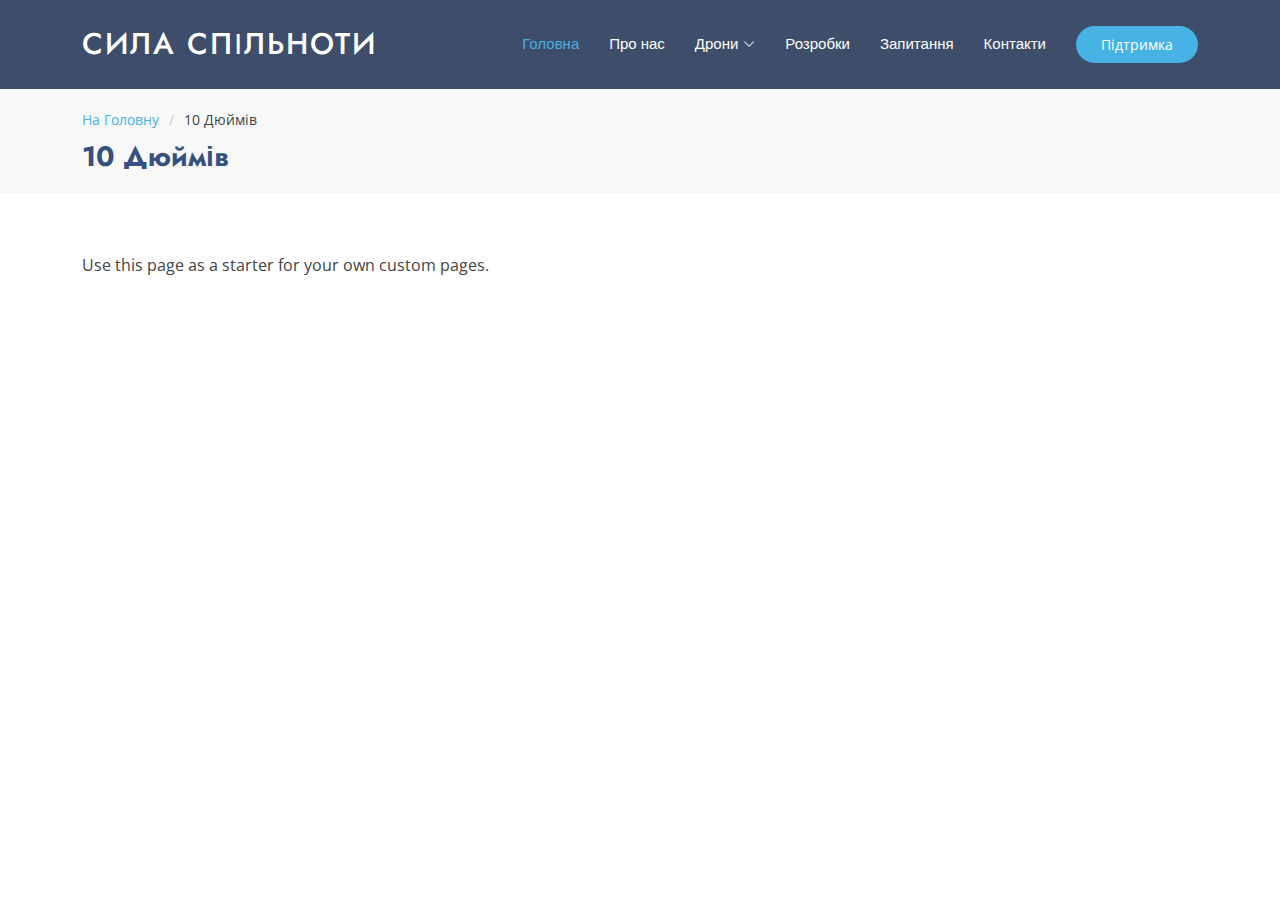
==== 10inch.html @ e8367b3e "initial" ====
<!DOCTYPE html>
<html lang="en">

<head>

  <head>
    <meta charset="utf-8">
    <meta content="width=device-width, initial-scale=1.0" name="viewport">
    <title>СИЛА СПІЛЬНОТИ</title>

    <!-- Fonts -->
    <link href="https://fonts.googleapis.com" rel="preconnect">
    <link href="https://fonts.gstatic.com" rel="preconnect" crossorigin>
    <link
      href="https://fonts.googleapis.com/css2?family=Open+Sans:ital,wght@0,300;0,400;0,500;0,600;0,700;0,800;1,300;1,400;1,500;1,600;1,700;1,800&family=Poppins:ital,wght@0,100;0,200;0,300;0,400;0,500;0,600;0,700;0,800;0,900;1,100;1,200;1,300;1,400;1,500;1,600;1,700;1,800;1,900&family=Jost:ital,wght@0,100;0,200;0,300;0,400;0,500;0,600;0,700;0,800;0,900;1,100;1,200;1,300;1,400;1,500;1,600;1,700;1,800;1,900&display=swap"
      rel="stylesheet">

    <!-- Vendor CSS Files -->
    <link href="assets/vendor/bootstrap/css/bootstrap.min.css" rel="stylesheet">
    <link href="assets/vendor/bootstrap-icons/bootstrap-icons.css" rel="stylesheet">
    <link href="assets/vendor/aos/aos.css" rel="stylesheet">
    <link href="assets/vendor/glightbox/css/glightbox.min.css" rel="stylesheet">
    <link href="assets/vendor/swiper/swiper-bundle.min.css" rel="stylesheet">

    <!-- Main CSS File -->
    <link href="assets/css/main.css" rel="stylesheet">
  </head>


<body class="starter-page-page">

  <header id="header" class="header d-flex align-items-center sticky-top">
    <div class="container-fluid container-xl position-relative d-flex align-items-center">

      <a href="index.html" class="logo d-flex align-items-center me-auto">
        <!-- Uncomment the line below if you also wish to use an image logo -->
        <!-- <img src="assets/img/logo.png" alt=""> -->
        <h1 class="sitename">СИЛА СПІЛЬНОТИ</h1>
      </a>

      <!-- Main menu -->
      <nav id="navmenu" class="navmenu">
        <ul>
          <li><a href="#hero" class="active">Головна</a></li>
          <li><a href="#about">Про нас</a></li>
          <li class="dropdown"><a href="#"><span>Дрони</span> <i class="bi bi-chevron-down toggle-dropdown"></i></a>
            <ul>
              <li><a href="#products">Дрони</a></li>
              <li><a href="#services">Додаткові опції</a></li>
              <li><a href="#services">Компоненти</a></li>
            </ul>
          </li>
          <li><a href="#team">Розробки</a></li>
          <li><a href="#faq-2">Запитання</a></li>
          <li><a href="#contact">Контакти</a></li>
        </ul>
        <i class="mobile-nav-toggle d-xl-none bi bi-list"></i>
      </nav>

      <a class="btn-getstarted" href="#about">Підтримка</a>
    </div>
  </header>

  <main class="main">

    <!-- Page Title -->
    <div class="page-title" data-aos="fade">
      <div class="container">
        <nav class="breadcrumbs">
          <ol>
            <li><a href="index.html">На Головну</a></li>
            <li class="current">10 Дюймів</li>
          </ol>
        </nav>
        <h1>10 Дюймів</h1>
      </div>
    </div><!-- End Page Title -->

    <!-- Starter Section Section -->
    <section id="starter-section" class="starter-section section">

      <div class="container" data-aos="fade-up">
        <p>Use this page as a starter for your own custom pages.</p>
      </div>

    </section><!-- /Starter Section Section -->

  </main>

  <!-- Scroll Top -->
  <a href="#" id="scroll-top" class="scroll-top d-flex align-items-center justify-content-center"><i
      class="bi bi-arrow-up-short"></i></a>

  <!-- Preloader -->
  <div id="preloader"></div>

  <!-- Vendor JS Files -->
  <script src="assets/vendor/bootstrap/js/bootstrap.bundle.min.js"></script>
  <script src="assets/vendor/php-email-form/validate.js"></script>
  <script src="assets/vendor/aos/aos.js"></script>
  <script src="assets/vendor/glightbox/js/glightbox.min.js"></script>
  <script src="assets/vendor/swiper/swiper-bundle.min.js"></script>
  <script src="assets/vendor/waypoints/noframework.waypoints.js"></script>
  <script src="assets/vendor/imagesloaded/imagesloaded.pkgd.min.js"></script>
  <script src="assets/vendor/isotope-layout/isotope.pkgd.min.js"></script>

  <!-- Main JS File -->
  <script src="assets/js/main.js"></script>

</body>

</html>
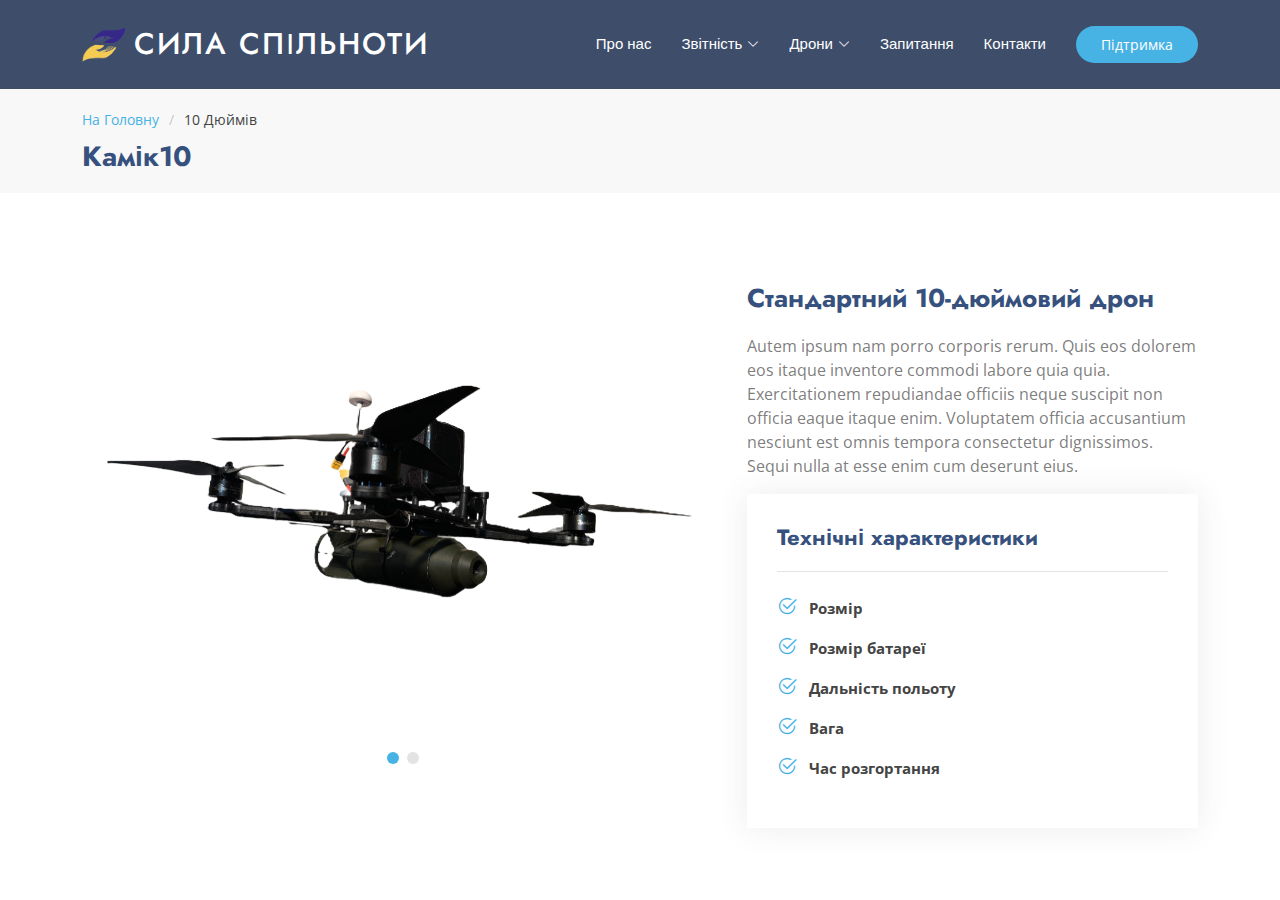
==== commit bed03870: "drone pages" ====
--- a/10inch.html
+++ b/10inch.html
@@ -33,31 +33,36 @@
     <div class="container-fluid container-xl position-relative d-flex align-items-center">
 
       <a href="index.html" class="logo d-flex align-items-center me-auto">
-        <!-- Uncomment the line below if you also wish to use an image logo -->
-        <!-- <img src="assets/img/logo.png" alt=""> -->
+        <img src="assets/img/logo2.png" alt="">
         <h1 class="sitename">СИЛА СПІЛЬНОТИ</h1>
       </a>
 
       <!-- Main menu -->
       <nav id="navmenu" class="navmenu">
         <ul>
-          <li><a href="#hero" class="active">Головна</a></li>
-          <li><a href="#about">Про нас</a></li>
-          <li class="dropdown"><a href="#"><span>Дрони</span> <i class="bi bi-chevron-down toggle-dropdown"></i></a>
+          <li><a href="/#about">Про нас</a></li>
+          <li class="dropdown"><a href="#"><span>Звітність</span> <i class="bi bi-chevron-down toggle-dropdown"></i></a>
             <ul>
-              <li><a href="#products">Дрони</a></li>
-              <li><a href="#services">Додаткові опції</a></li>
-              <li><a href="#services">Компоненти</a></li>
+              <li><a href="/#report">Звіти</a></li>
+              <li><a href="/">Відгуки</a></li>
+              <li><a href="/">Новини</a></li>
             </ul>
           </li>
-          <li><a href="#team">Розробки</a></li>
+          <li class="dropdown"><a href=""><span>Дрони</span> <i class="bi bi-chevron-down toggle-dropdown"></i></a>
+            <ul>
+              <li><a href="/#products">Дрони</a></li>
+              <li><a href="/#services">Додаткові опції</a></li>
+              <li><a href="/">Розробки</a></li>
+              <li><a href="/">Компоненти</a></li>
+            </ul>
+          </li>
           <li><a href="#faq-2">Запитання</a></li>
           <li><a href="#contact">Контакти</a></li>
         </ul>
         <i class="mobile-nav-toggle d-xl-none bi bi-list"></i>
       </nav>
 
-      <a class="btn-getstarted" href="#about">Підтримка</a>
+      <a class="btn-getstarted" href="/">Підтримка</a>
     </div>
   </header>
 
@@ -68,22 +73,81 @@
       <div class="container">
         <nav class="breadcrumbs">
           <ol>
-            <li><a href="index.html">На Головну</a></li>
+            <li><a href="/">На Головну</a></li>
             <li class="current">10 Дюймів</li>
           </ol>
         </nav>
-        <h1>10 Дюймів</h1>
+        <h1>Камік10</h1>
       </div>
     </div><!-- End Page Title -->
 
-    <!-- Starter Section Section -->
-    <section id="starter-section" class="starter-section section">
+    <!-- Portfolio Details Section -->
+    <section id="portfolio-details" class="portfolio-details section">
+    
+      <div class="container" data-aos="fade-up" data-aos-delay="100">
+    
+        <div class="row gy-4">
+    
+          <div class="col-lg-7">
+            <div class="portfolio-details-slider swiper">
+    
+              <script type="application/json" class="swiper-config">
+                      {
+                        "loop": true,
+                        "speed": 600,
+                        "autoplay": {
+                          "delay": 5000
+                        },
+                        "slidesPerView": "auto",
+                        "pagination": {
+                          "el": ".swiper-pagination",
+                          "type": "bullets",
+                          "clickable": true
+                        }
+                      }
+                    </script>
+    
+              <div class="swiper-wrapper align-items-center">
+    
+                <div class="swiper-slide">
+                  <img src="assets/img/drone/drone1.png" alt="">
+                </div>
+    
+                <div class="swiper-slide">
+                  <img src="assets/img/drone/drone2.png" alt="">
+                </div>
+    
+              </div>
+              <div class="swiper-pagination"></div>
+            </div>
+          </div>
+    
+          <div class="col-lg-5">
+            <div class="portfolio-description" data-aos="fade-up" data-aos-delay="300">
+              <h2>Стандартний 10-дюймовий дрон</h2>
+              <p>
+                Autem ipsum nam porro corporis rerum. Quis eos dolorem eos itaque inventore commodi labore quia quia.
+                Exercitationem repudiandae officiis neque suscipit non officia eaque itaque enim. Voluptatem officia
+                accusantium nesciunt est omnis tempora consectetur dignissimos. Sequi nulla at esse enim cum deserunt
+                eius.
+              </p>
+            </div>
+            <div class="portfolio-info" data-aos="fade-up" data-aos-delay="200">
+              <h3>Технічні характеристики</h3>
+              <ul>
+                <li><i class="bi bi-check2-circle"></i> <strong>Розмір</strong></li>
+                <li><i class="bi bi-check2-circle"></i> <strong>Розмір батареї</strong></li>
+                <li><i class="bi bi-check2-circle"></i> <strong>Дальність польоту</strong></li>
+                <li><i class="bi bi-check2-circle"></i> <strong>Вага</strong></li>
+                <li><i class="bi bi-check2-circle"></i> <strong>Час розгортання</strong></li>
+              </ul>
+            </div>
+          </div>
 
-      <div class="container" data-aos="fade-up">
-        <p>Use this page as a starter for your own custom pages.</p>
+        </div>
       </div>
 
-    </section><!-- /Starter Section Section -->
+    </section><!-- /Portfolio Details Section -->
 
   </main>
 
--- a/assets/css/main.css
+++ b/assets/css/main.css
@@ -1213,9 +1213,10 @@
   font-size: 20px;
 }
 
-.services .service-item h4 a {
-  color: var(--heading-color);
+.services .service-item h4 p {
+  color: var(--accent-color);
   transition: ease-in-out 0.3s;
+  font-size: 22px;
 }
 
 .services .service-item p {
@@ -1257,7 +1258,7 @@
 
 .call-to-action:before {
   content: "";
-  background: color-mix(in srgb, var(--background-color), transparent 35%);
+  background: color-mix(in srgb, var(--background-color), transparent 60%);
   position: absolute;
   inset: 0;
   z-index: 2;
@@ -1537,8 +1538,13 @@
   padding: 60px 40px;
   height: 100%;
   border-radius: 5px;
-}
-
+  transition: all ease-in-out 0.4s;
+}
+
+.pricing .pricing-item:hover {
+  border-top-color: var(--accent-color);
+  transform: translateY(-15px);
+}
 .pricing h3 {
   font-weight: 600;
   margin-bottom: 15px;
@@ -1613,10 +1619,11 @@
   color: var(--contrast-color);
 }
 
-.pricing .featured {
+/* .pricing .featured {
   border-top-color: var(--accent-color);
 }
 
+*/
 .pricing .featured .buy-btn {
   background: var(--accent-color);
   color: var(--contrast-color);
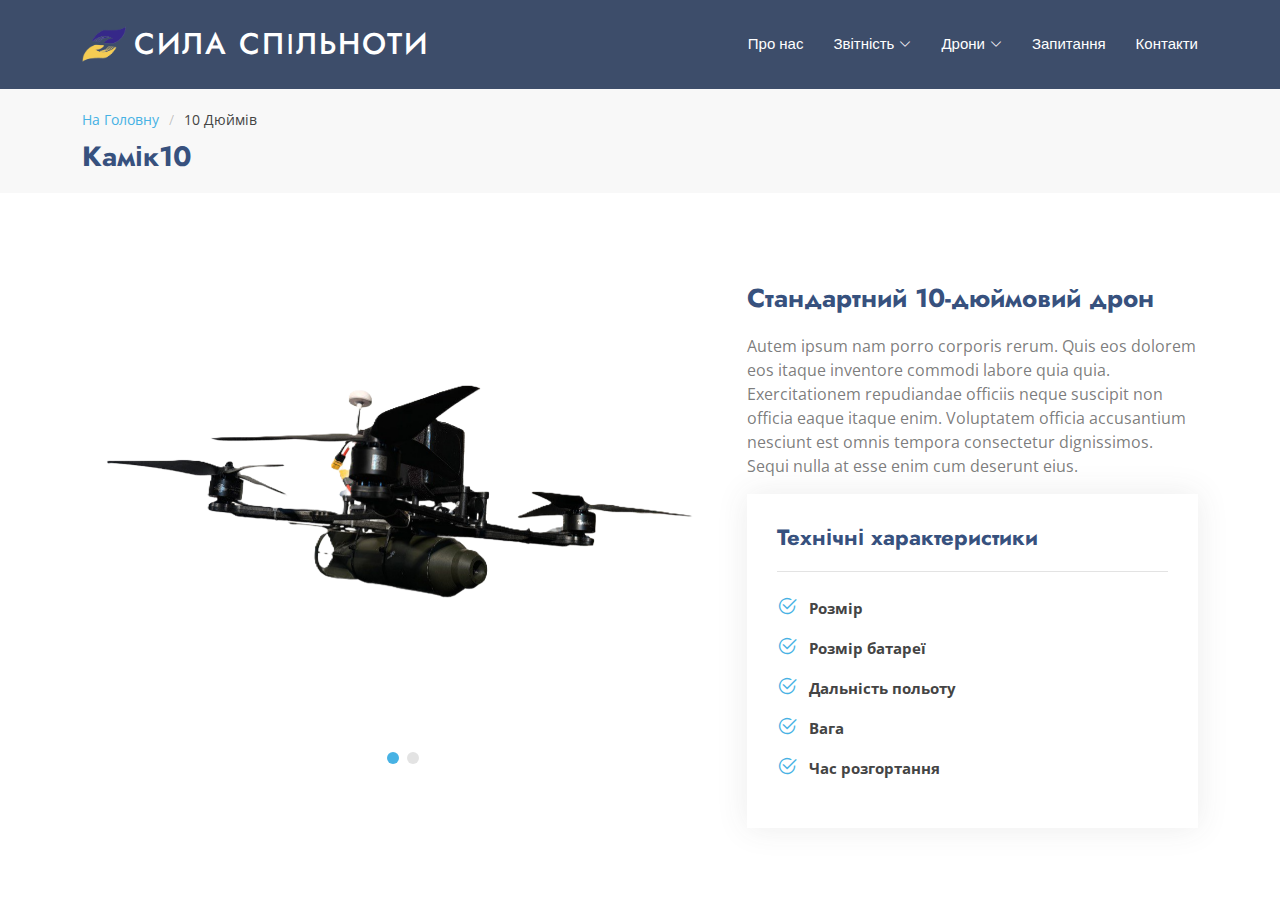
==== commit 9d9b74f7: "fixes" ====
--- a/10inch.html
+++ b/10inch.html
@@ -8,6 +8,8 @@
     <meta content="width=device-width, initial-scale=1.0" name="viewport">
     <title>СИЛА СПІЛЬНОТИ</title>
 
+    <!-- Favicons -->
+    <link href="assets/img/favicon.png" rel="icon">
     <!-- Fonts -->
     <link href="https://fonts.googleapis.com" rel="preconnect">
     <link href="https://fonts.gstatic.com" rel="preconnect" crossorigin>
@@ -32,7 +34,7 @@
   <header id="header" class="header d-flex align-items-center sticky-top">
     <div class="container-fluid container-xl position-relative d-flex align-items-center">
 
-      <a href="index.html" class="logo d-flex align-items-center me-auto">
+      <a href="/kamika" class="logo d-flex align-items-center me-auto">
         <img src="assets/img/logo2.png" alt="">
         <h1 class="sitename">СИЛА СПІЛЬНОТИ</h1>
       </a>
@@ -40,29 +42,29 @@
       <!-- Main menu -->
       <nav id="navmenu" class="navmenu">
         <ul>
-          <li><a href="/#about">Про нас</a></li>
+          <li><a href="/kamika/#about">Про нас</a></li>
           <li class="dropdown"><a href="#"><span>Звітність</span> <i class="bi bi-chevron-down toggle-dropdown"></i></a>
             <ul>
-              <li><a href="/#report">Звіти</a></li>
-              <li><a href="/">Відгуки</a></li>
-              <li><a href="/">Новини</a></li>
+              <li><a href="/kamika/#report">Звіти</a></li>
+              <li><a href="#">Відгуки</a></li>
+              <li><a href="#">Новини</a></li>
             </ul>
           </li>
-          <li class="dropdown"><a href=""><span>Дрони</span> <i class="bi bi-chevron-down toggle-dropdown"></i></a>
+          <li class="dropdown"><a href="#"><span>Дрони</span> <i class="bi bi-chevron-down toggle-dropdown"></i></a>
             <ul>
-              <li><a href="/#products">Дрони</a></li>
-              <li><a href="/#services">Додаткові опції</a></li>
-              <li><a href="/">Розробки</a></li>
-              <li><a href="/">Компоненти</a></li>
+              <li><a href="/kamika/#products">Дрони</a></li>
+              <li><a href="/kamika/#services">Додаткові опції</a></li>
+              <li><a href="#">Розробки</a></li>
+              <li><a href="#">Компоненти</a></li>
             </ul>
           </li>
-          <li><a href="#faq-2">Запитання</a></li>
-          <li><a href="#contact">Контакти</a></li>
+          <li><a href="/kamika/#faq-2">Запитання</a></li>
+          <li><a href="/kamika/#contact">Контакти</a></li>
         </ul>
         <i class="mobile-nav-toggle d-xl-none bi bi-list"></i>
       </nav>
 
-      <a class="btn-getstarted" href="/">Підтримка</a>
+      <!-- <a class="btn-getstarted" href="/">Підтримка</a> -->
     </div>
   </header>
 
@@ -73,7 +75,7 @@
       <div class="container">
         <nav class="breadcrumbs">
           <ol>
-            <li><a href="/">На Головну</a></li>
+            <li><a href="/kamika">На Головну</a></li>
             <li class="current">10 Дюймів</li>
           </ol>
         </nav>
@@ -83,14 +85,14 @@
 
     <!-- Portfolio Details Section -->
     <section id="portfolio-details" class="portfolio-details section">
-    
+
       <div class="container" data-aos="fade-up" data-aos-delay="100">
-    
+
         <div class="row gy-4">
-    
+
           <div class="col-lg-7">
             <div class="portfolio-details-slider swiper">
-    
+
               <script type="application/json" class="swiper-config">
                       {
                         "loop": true,
@@ -106,22 +108,22 @@
                         }
                       }
                     </script>
-    
+
               <div class="swiper-wrapper align-items-center">
-    
+
                 <div class="swiper-slide">
                   <img src="assets/img/drone/drone1.png" alt="">
                 </div>
-    
+
                 <div class="swiper-slide">
                   <img src="assets/img/drone/drone2.png" alt="">
                 </div>
-    
+
               </div>
               <div class="swiper-pagination"></div>
             </div>
           </div>
-    
+
           <div class="col-lg-5">
             <div class="portfolio-description" data-aos="fade-up" data-aos-delay="300">
               <h2>Стандартний 10-дюймовий дрон</h2>
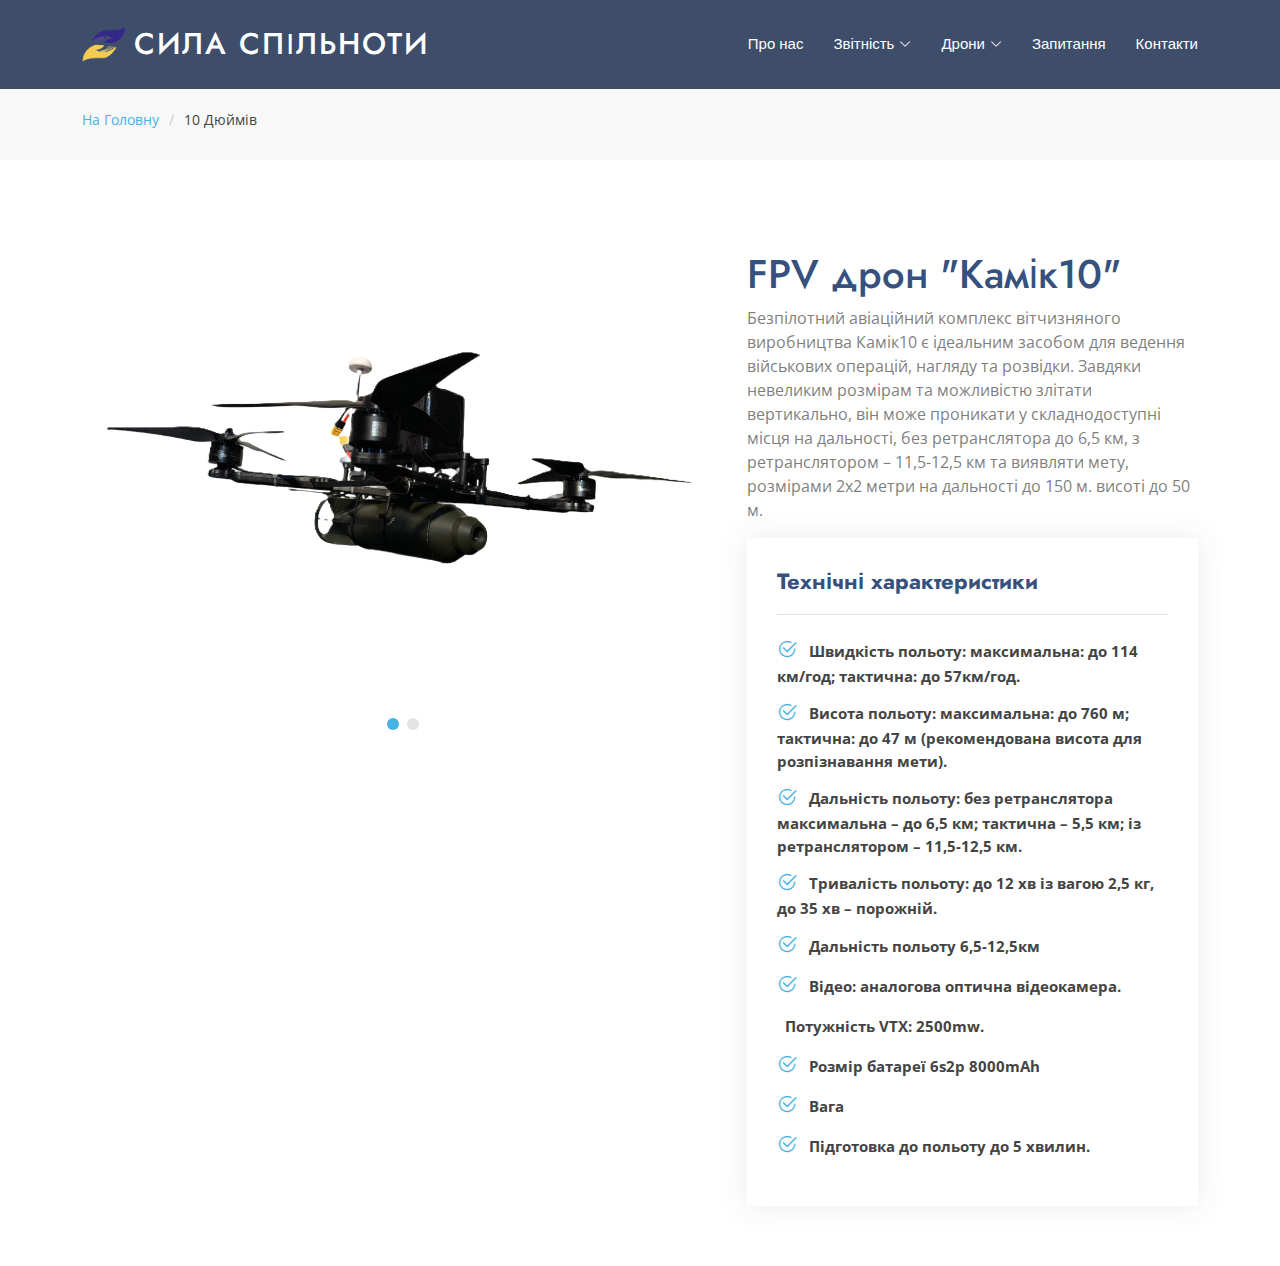
==== commit 9fe89e41: "text update" ====
--- a/10inch.html
+++ b/10inch.html
@@ -79,7 +79,7 @@
             <li class="current">10 Дюймів</li>
           </ol>
         </nav>
-        <h1>Камік10</h1>
+
       </div>
     </div><!-- End Page Title -->
 
@@ -126,22 +126,33 @@
 
           <div class="col-lg-5">
             <div class="portfolio-description" data-aos="fade-up" data-aos-delay="300">
-              <h2>Стандартний 10-дюймовий дрон</h2>
+              <h1>FPV дрон "Камік10"</h1>
               <p>
-                Autem ipsum nam porro corporis rerum. Quis eos dolorem eos itaque inventore commodi labore quia quia.
-                Exercitationem repudiandae officiis neque suscipit non officia eaque itaque enim. Voluptatem officia
-                accusantium nesciunt est omnis tempora consectetur dignissimos. Sequi nulla at esse enim cum deserunt
-                eius.
+                Безпілотний авіаційний комплекс вітчизняного виробництва Камік10 є ідеальним засобом для ведення
+                військових операцій, нагляду та розвідки.
+                Завдяки невеликим розмірам та можливістю злітати вертикально, він може проникати у складнодоступні місця
+                на дальності, без ретранслятора до 6,5 км,
+                з ретранслятором – 11,5-12,5 км та виявляти мету, розмірами 2х2 метри на дальності до 150 м. висоті до
+                50 м.
               </p>
             </div>
             <div class="portfolio-info" data-aos="fade-up" data-aos-delay="200">
               <h3>Технічні характеристики</h3>
               <ul>
-                <li><i class="bi bi-check2-circle"></i> <strong>Розмір</strong></li>
-                <li><i class="bi bi-check2-circle"></i> <strong>Розмір батареї</strong></li>
-                <li><i class="bi bi-check2-circle"></i> <strong>Дальність польоту</strong></li>
+                <li><i class="bi bi-check2-circle"></i> <strong>Швидкість польоту: максимальна: до 114 км/год; тактична:
+                    до 57км/год.</strong></li>
+                <li><i class="bi bi-check2-circle"></i> <strong>Висота польоту: максимальна: до 760 м; тактична: до 47 м
+                    (рекомендована висота для розпізнавання мети).</strong> </li>
+                <li><i class="bi bi-check2-circle"></i> <strong>Дальність польоту: без ретранслятора максимальна – до
+                    6,5 км; тактична – 5,5 км; із ретранслятором – 11,5-12,5 км.</strong> </li>
+                <li><i class="bi bi-check2-circle"></i> <strong>Тривалість польоту: до 12 хв із вагою 2,5 кг, до 35 хв –
+                    порожній.</strong></li>
+                <li><i class="bi bi-check2-circle"></i> <strong>Дальність польоту 6,5-12,5км</strong></li>
+                <li><i class="bi bi-check2-circle"></i> <strong>Відео: аналогова оптична відеокамера.</strong></li>
+                <li><i class="bi bi-chвввв в вeck2-circle"></i> <strong>Потужність VTX: 2500mw.</strong></li>
+                <li><i class="bi bi-check2-circle"></i> <strong>Розмір батареї 6s2p 8000mAh</strong> </li>
                 <li><i class="bi bi-check2-circle"></i> <strong>Вага</strong></li>
-                <li><i class="bi bi-check2-circle"></i> <strong>Час розгортання</strong></li>
+                <li><i class="bi bi-check2-circle"></i> <strong>Підготовка до польоту до 5 хвилин.</strong></li>
               </ul>
             </div>
           </div>
